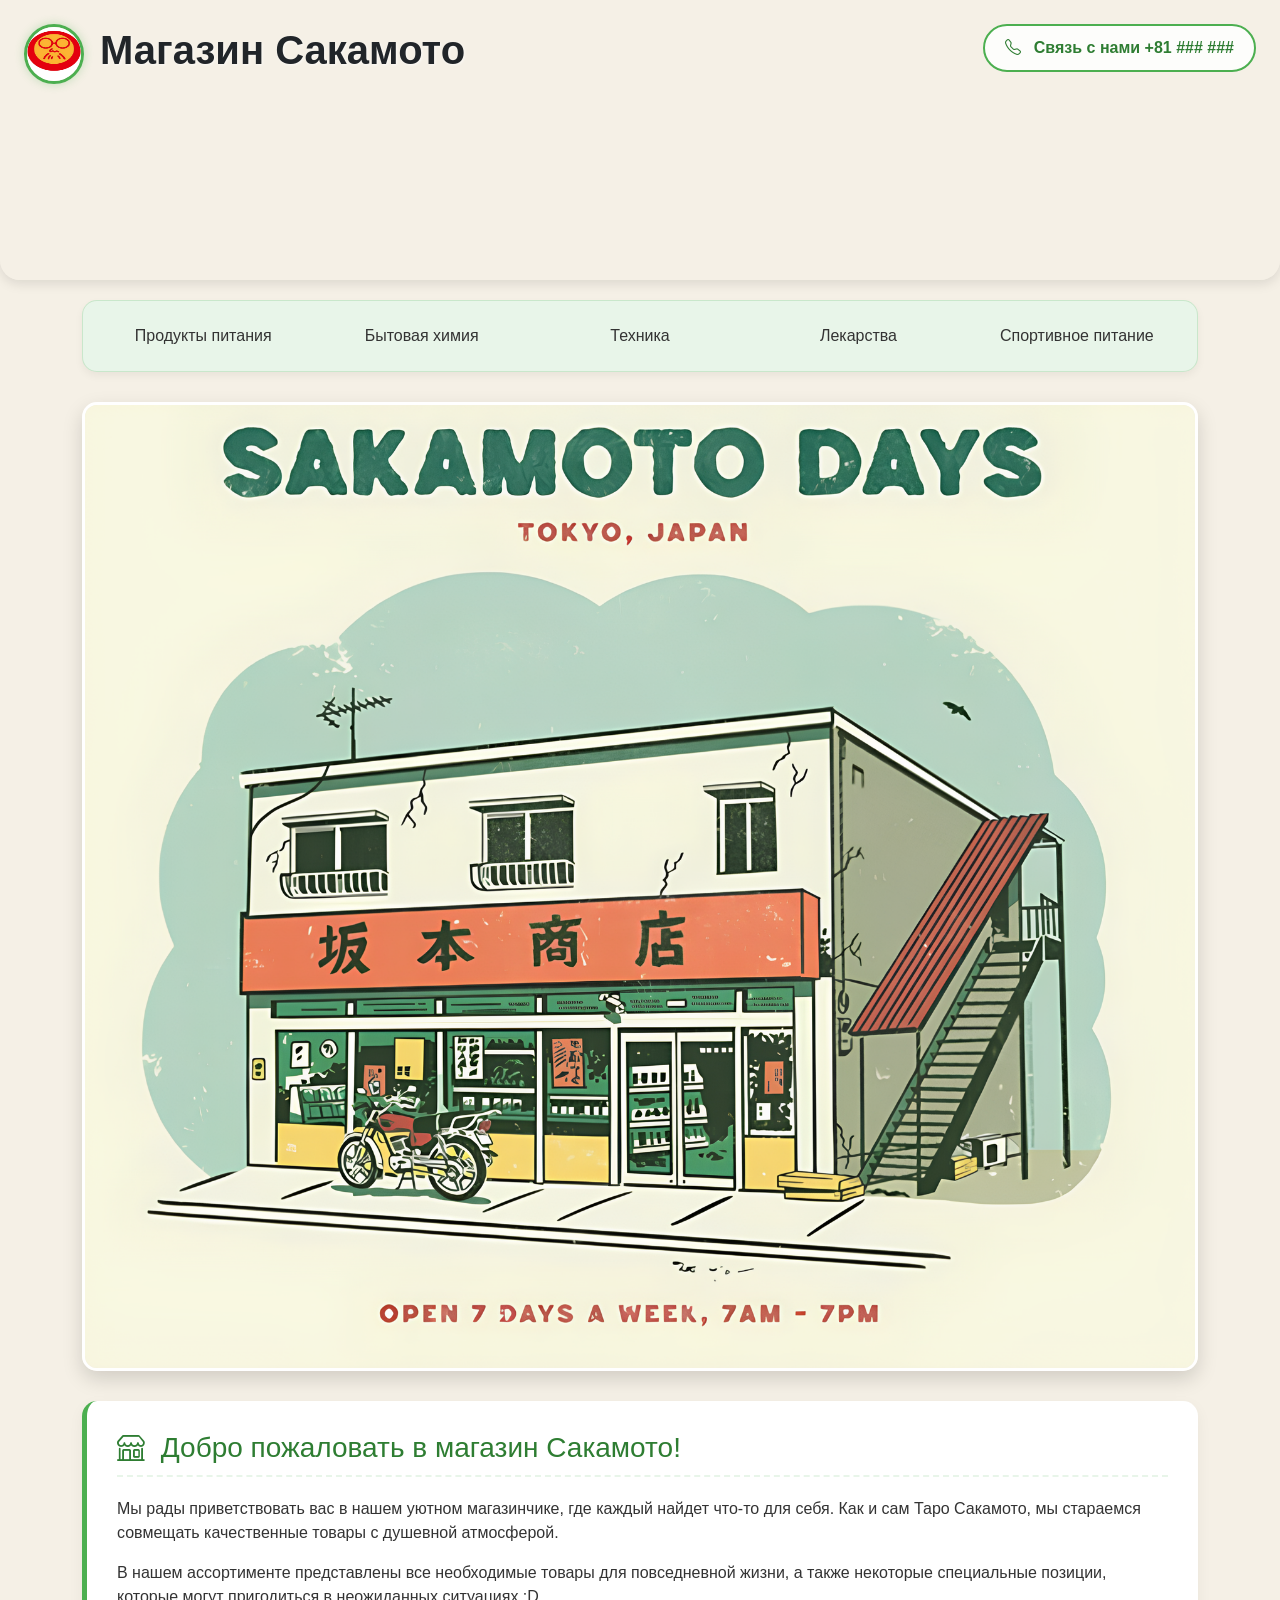
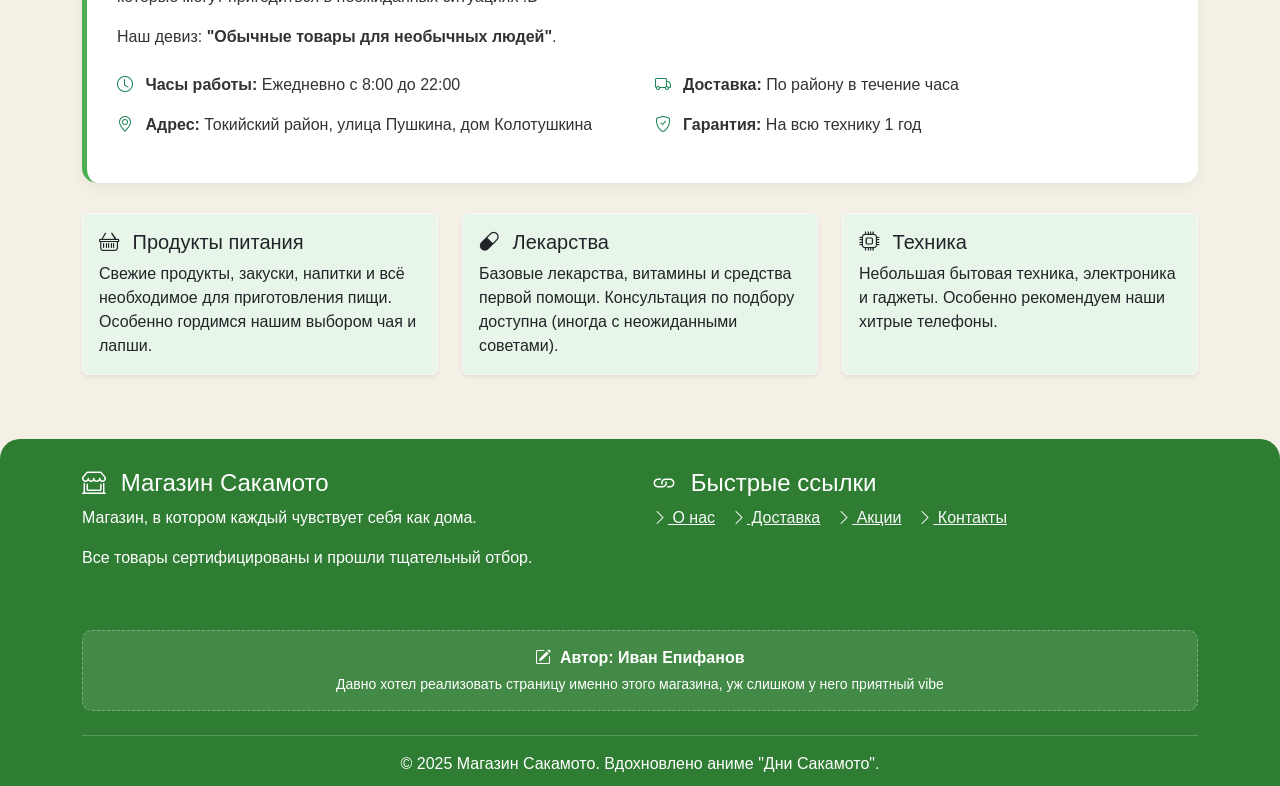
==== index.html @ 74ff4822 "Rename SakamotoStore.html to index.html" ====
<!DOCTYPE html>
<html lang="ru">
<head>
    <meta charset="UTF-8">
    <meta name="viewport" content="width=device-width, initial-scale=1.0">
    <title>Магазинчик Сакамото</title>
    <link rel="icon" type="image/jpeg" href="https://ih1.redbubble.net/image.5265691558.6902/flat,750x,075,f-pad,750x1000,f8f8f8.jpg">
    <link href="https://cdn.jsdelivr.net/npm/bootstrap@5.3.0-alpha1/dist/css/bootstrap.min.css" rel="stylesheet">
    <link rel="stylesheet" href="https://cdn.jsdelivr.net/npm/bootstrap-icons@1.10.3/font/bootstrap-icons.css">
    <link rel="stylesheet" href="style.css">
</head>
<body>
    <header class="header-container fade-in">
        <div class="header-image d-flex justify-content-between align-items-start p-4">
            <div class="d-flex align-items-center">
                <img src='./images/logo.jpg'
                     alt="Иконка магазина Сакамото" 
                     class="shop-icon me-3">
                <h1 class="text-dark d-none d-md-block" style="font-weight: bold; text-shadow: 1px 1px 3px rgba(255,255,255,0.7);">
                    Магазин Сакамото
                </h1>
            </div>
            <div class="contact-info">
                <i class="bi bi-telephone me-2"></i> Связь с нами +81 ### ###
            </div>
        </div>
    </header>

    <main class="container fade-in">
        <div class="nav-container">
            <div class="row justify-content-between g-2">
                <div class="col-lg col-md-6">
                    <div class="nav-item">Продукты питания</div>
                </div>
                <div class="col-lg col-md-6">
                    <div class="nav-item">Бытовая химия</div>
                </div>
                <div class="col-lg col-md-6">
                    <div class="nav-item">Техника</div>
                </div>
                <div class="col-lg col-md-6">
                    <div class="nav-item">Лекарства</div>
                </div>
                <div class="col-lg col-md-6">
                    <div class="nav-item">Спортивное питание</div>
                </div>
            </div>
        </div>
        
        <div class="main-banner">
            <img src='./images/Store.png'
                 alt="Таро Сакамото" 
                 class="img-fluid w-100">
        </div>
        
        <div class="shop-info">
            <h3><i class="bi bi-shop me-2"></i> Добро пожаловать в магазин Сакамото!</h3>
            <p>Мы рады приветствовать вас в нашем уютном магазинчике, где каждый найдет что-то для себя. Как и сам Таро Сакамото, мы стараемся совмещать качественные товары с душевной атмосферой.</p>
            <p>В нашем ассортименте представлены все необходимые товары для повседневной жизни, а также некоторые специальные позиции, которые могут пригодиться в неожиданных ситуациях :D</p>
            <p>Наш девиз: <strong>"Обычные товары для необычных людей"</strong>.</p>
            <div class="row mt-4">
                <div class="col-md-6">
                    <p><i class="bi bi-clock me-2 text-success"></i> <strong>Часы работы:</strong> Ежедневно с 8:00 до 22:00</p>
                    <p><i class="bi bi-geo-alt me-2 text-success"></i> <strong>Адрес:</strong> Токийский район, улица Пушкина, дом Колотушкина</p>
                </div>
                <div class="col-md-6">
                    <p><i class="bi bi-truck me-2 text-success"></i> <strong>Доставка:</strong> По району в течение часа</p>
                    <p><i class="bi bi-shield-check me-2 text-success"></i> <strong>Гарантия:</strong> На всю технику 1 год</p>
                </div>
            </div>
        </div>
        <div class="row mt-4">
            <div class="col-md-4 mb-4">
                <div class="card h-100 border-light shadow-sm" style="background-color: var(--light-green);">
                    <div class="card-body">
                        <h5 class="card-title"><i class="bi bi-basket me-2"></i> Продукты питания</h5>
                        <p class="card-text">Свежие продукты, закуски, напитки и всё необходимое для приготовления пищи. Особенно гордимся нашим выбором чая и лапши.</p>
                    </div>
                </div>
            </div>
            <div class="col-md-4 mb-4">
                <div class="card h-100 border-light shadow-sm" style="background-color: var(--light-green);">
                    <div class="card-body">
                        <h5 class="card-title"><i class="bi bi-capsule me-2"></i> Лекарства</h5>
                        <p class="card-text">Базовые лекарства, витамины и средства первой помощи. Консультация по подбору доступна (иногда с неожиданными советами).</p>
                    </div>
                </div>
            </div>
            <div class="col-md-4 mb-4">
                <div class="card h-100 border-light shadow-sm" style="background-color: var(--light-green);">
                    <div class="card-body">
                        <h5 class="card-title"><i class="bi bi-cpu me-2"></i> Техника</h5>
                        <p class="card-text">Небольшая бытовая техника, электроника и гаджеты. Особенно рекомендуем наши хитрые телефоны.</p>
                    </div>
                </div>
            </div>
        </div>
    </main>
    
    <footer class="footer fade-in">
        <div class="container">
            <div class="row">
                <div class="col-md-6 mb-4">
                    <h4><i class="bi bi-shop-window me-2"></i> Магазин Сакамото</h4>
                    <p>Магазин, в котором каждый чувствует себя как дома.</p>
                    <p>Все товары сертифицированы и прошли тщательный отбор.</p>
                </div>
                <div class="col-md-6 mb-4">
                    <h4><i class="bi bi-link me-2"></i> Быстрые ссылки</h4>
                    <div class="d-flex flex-wrap">
                        <a href="#" class="text-light me-3 mb-2"><i class="bi bi-chevron-right"></i> О нас</a>
                        <a href="#" class="text-light me-3 mb-2"><i class="bi bi-chevron-right"></i> Доставка</a>
                        <a href="#" class="text-light me-3 mb-2"><i class="bi bi-chevron-right"></i> Акции</a>
                        <a href="#" class="text-light me-3 mb-2"><i class="bi bi-chevron-right"></i> Контакты</a>
                    </div>
                </div>
            </div>
            
            <div class="author-placeholder">
                <p class="mb-1"><i class="bi bi-pencil-square me-1"></i> <strong>Автор: Иван Епифанов</strong></p>
                <p class="small mb-0">Давно хотел реализовать страницу именно этого магазина, уж слишком у него приятный vibe</p>
            </div>
            
            <div class="text-center mt-4 pt-3 border-top border-light" style="border-color: rgba(255,255,255,0.2) !important;">
                <p class="mb-0">© 2025 Магазин Сакамото. Вдохновлено аниме "Дни Сакамото".</p>
            </div>
        </div>
    </footer>
    <script src="https://cdn.jsdelivr.net/npm/bootstrap@5.3.0-alpha1/dist/js/bootstrap.bundle.min.js"></script>
    <script src="script.js"></script>
</body>
</html>
---- style.css ----
:root {
    --primary-beige: #f5f0e6;
    --light-green: #e8f5e9;
    --dark-green: #2e7d32;
    --accent-green: #4caf50;
    --text-dark: #333333;
}

body {
    background-color: var(--primary-beige);
    color: var(--text-dark);
    font-family: 'Segoe UI', Tahoma, Geneva, Verdana, sans-serif;
}

.header-container {
    position: relative;
    height: 280px;
    overflow: hidden;
    border-radius: 0 0 20px 20px;
    box-shadow: 0 4px 12px rgba(0, 0, 0, 0.1);
}

.header-image {
    background: 
        linear-gradient(rgba(245, 240, 230, 0.9), rgba(245, 240, 230, 0.7)),
        url('https://raw.githubusercontent.com/NikitaKhvatov/anime-warehouse/main/img/sakamoto-shop-exterior.jpg');
    background-size: cover;
    background-position: center;
    width: 100%;
    height: 100%;
}

.shop-icon {
    width: 60px;
    height: 60px;
    border-radius: 50%;
    border: 3px solid var(--accent-green);
    box-shadow: 0 0 10px rgba(76, 175, 80, 0.3);
    transition: transform 0.3s;
}

.shop-icon:hover {
    transform: scale(1.1);
}

.contact-info {
    background-color: rgba(255, 255, 255, 0.85);
    padding: 10px 20px;
    border-radius: 30px;
    color: var(--dark-green);
    font-weight: bold;
    border: 2px solid var(--accent-green);
    transition: all 0.3s;
}

.contact-info:hover {
    background-color: rgba(255, 255, 255, 1);
    box-shadow: 0 0 15px rgba(76, 175, 80, 0.4);
}

.nav-container {
    background-color: var(--light-green);
    border-radius: 15px;
    margin: 20px auto;
    padding: 15px;
    box-shadow: 0 4px 8px rgba(0, 0, 0, 0.05);
    border: 1px solid rgba(76, 175, 80, 0.2);
}

.nav-item {
    padding: 8px 20px;
    margin: 0 5px;
    border-radius: 20px;
    color: var(--text-dark);
    font-weight: 500;
    transition: all 0.3s;
    text-align: center;
}

.nav-item:hover {
    background-color: var(--accent-green);
    color: white;
    transform: translateY(-2px);
}

.main-banner {
    border-radius: 15px;
    overflow: hidden;
    margin: 30px 0;
    box-shadow: 0 8px 20px rgba(0, 0, 0, 0.15);
    border: 3px solid white;
    transition: transform 0.5s;
}

.main-banner:hover {
    transform: scale(1.01);
}

.shop-info {
    background-color: white;
    border-radius: 15px;
    padding: 30px;
    margin: 30px 0;
    box-shadow: 0 5px 15px rgba(0, 0, 0, 0.05);
    border-left: 5px solid var(--accent-green);
}

.shop-info h3 {
    color: var(--dark-green);
    margin-bottom: 20px;
    padding-bottom: 10px;
    border-bottom: 2px dashed var(--light-green);
}

.footer {
    background-color: var(--dark-green);
    color: white;
    padding: 30px 0 10px;
    margin-top: 40px;
    border-radius: 20px 20px 0 0;
}

.author-placeholder {
    background-color: rgba(255, 255, 255, 0.1);
    border-radius: 10px;
    padding: 15px;
    margin-top: 20px;
    text-align: center;
    border: 1px dashed rgba(255, 255, 255, 0.3);
}

@media (max-width: 768px) {
    .header-container {
        height: 200px;
    }
    
    .shop-icon {
        width: 50px;
        height: 50px;
    }
    
    .nav-item {
        margin-bottom: 10px;
        width: 100%;
    }
}

@keyframes fadeIn {
    from { opacity: 0; transform: translateY(20px); }
    to { opacity: 1; transform: translateY(0); }
}

.fade-in {
    animation: fadeIn 0.8s ease-out;
}
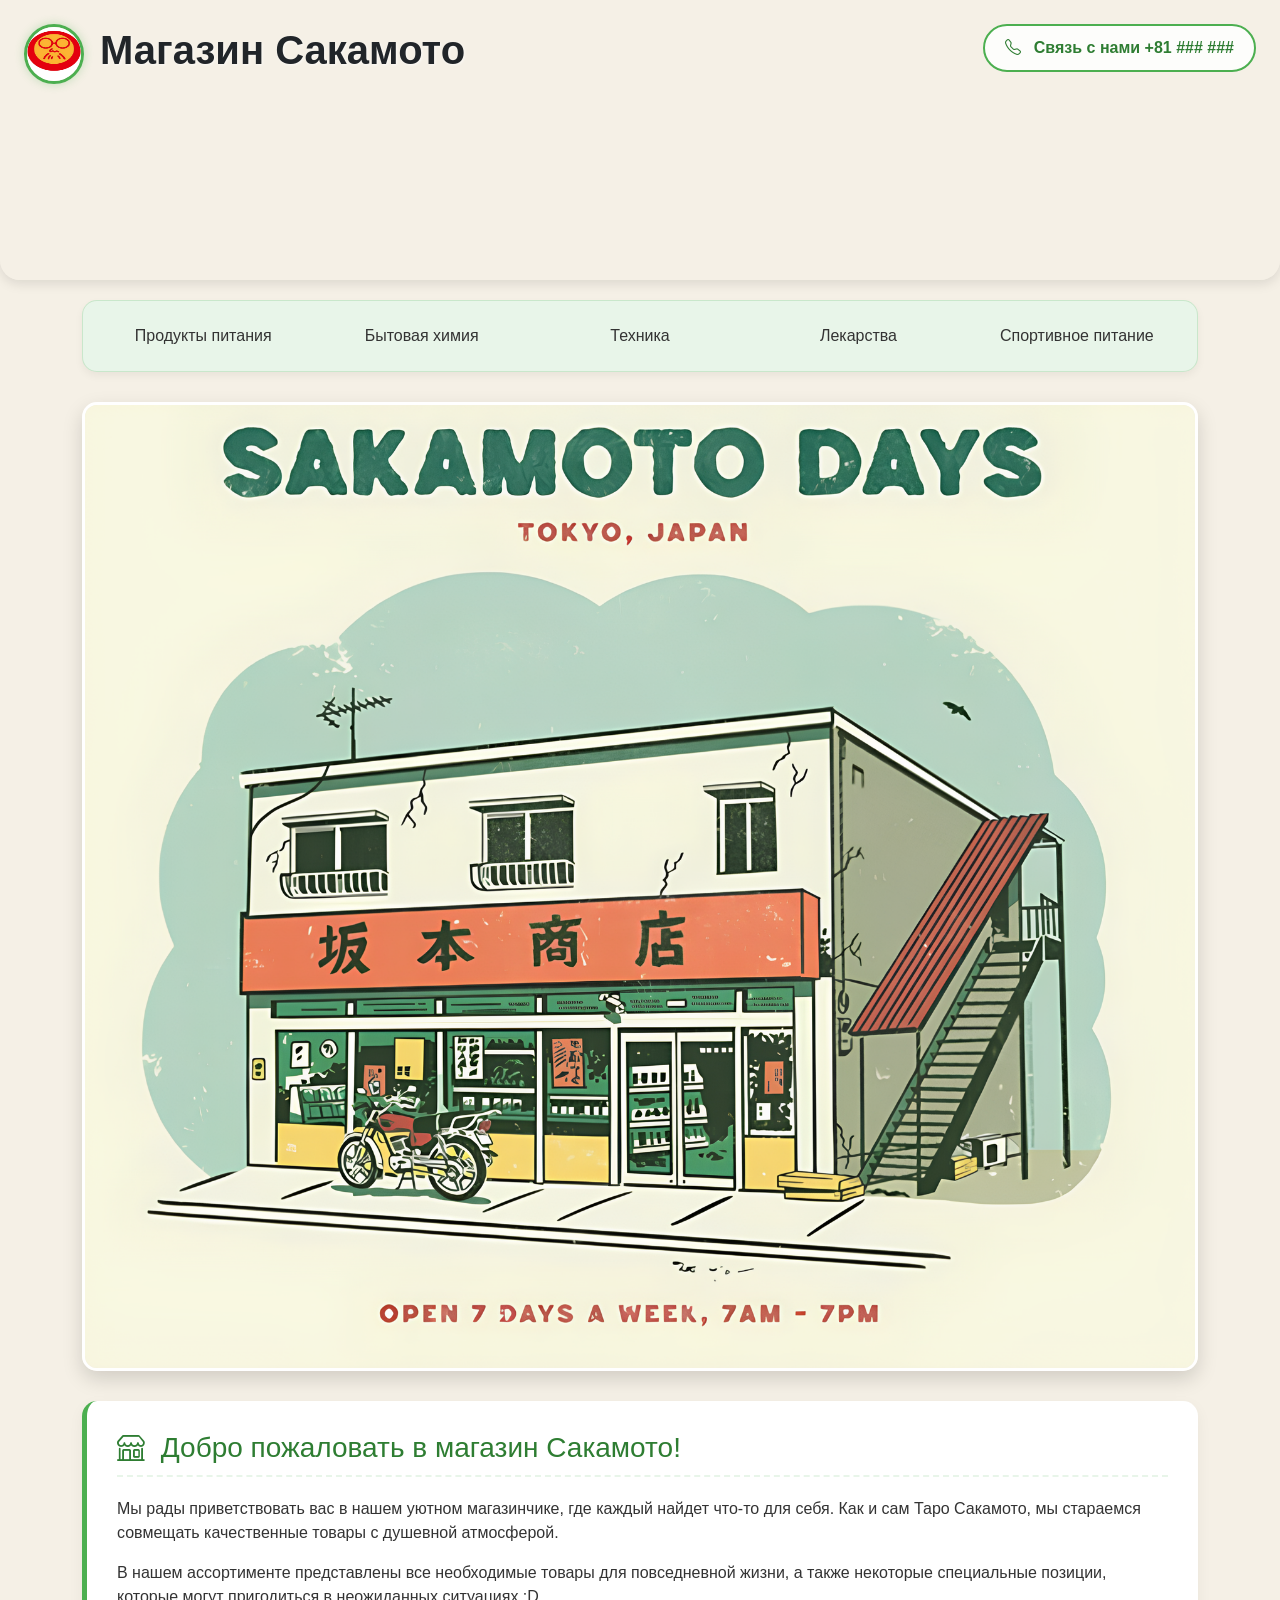
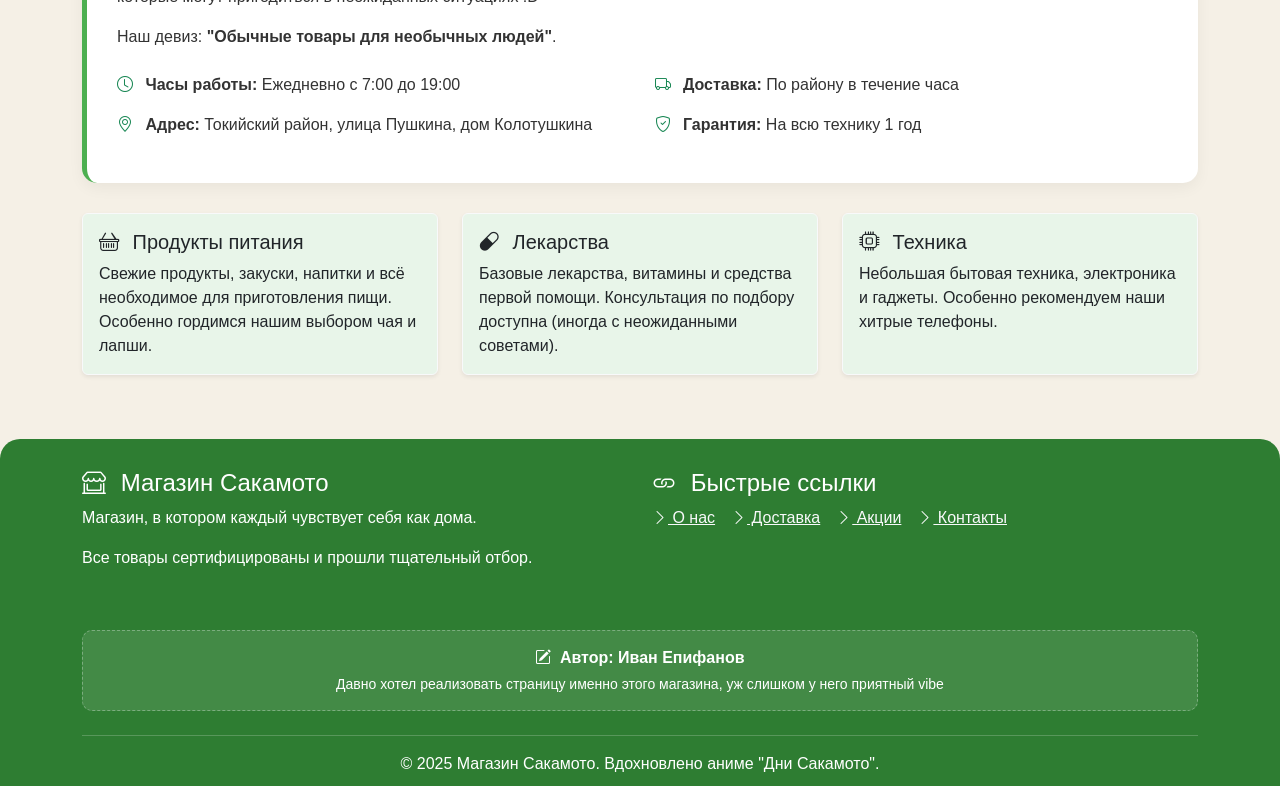
==== commit b006d64c: "Update index time fix" ====
--- a/index.html
+++ b/index.html
@@ -60,7 +60,7 @@
             <p>Наш девиз: <strong>"Обычные товары для необычных людей"</strong>.</p>
             <div class="row mt-4">
                 <div class="col-md-6">
-                    <p><i class="bi bi-clock me-2 text-success"></i> <strong>Часы работы:</strong> Ежедневно с 8:00 до 22:00</p>
+                    <p><i class="bi bi-clock me-2 text-success"></i> <strong>Часы работы:</strong> Ежедневно с 7:00 до 19:00</p>
                     <p><i class="bi bi-geo-alt me-2 text-success"></i> <strong>Адрес:</strong> Токийский район, улица Пушкина, дом Колотушкина</p>
                 </div>
                 <div class="col-md-6">
@@ -129,4 +129,4 @@
     <script src="https://cdn.jsdelivr.net/npm/bootstrap@5.3.0-alpha1/dist/js/bootstrap.bundle.min.js"></script>
     <script src="script.js"></script>
 </body>
-</html>
+</html>
